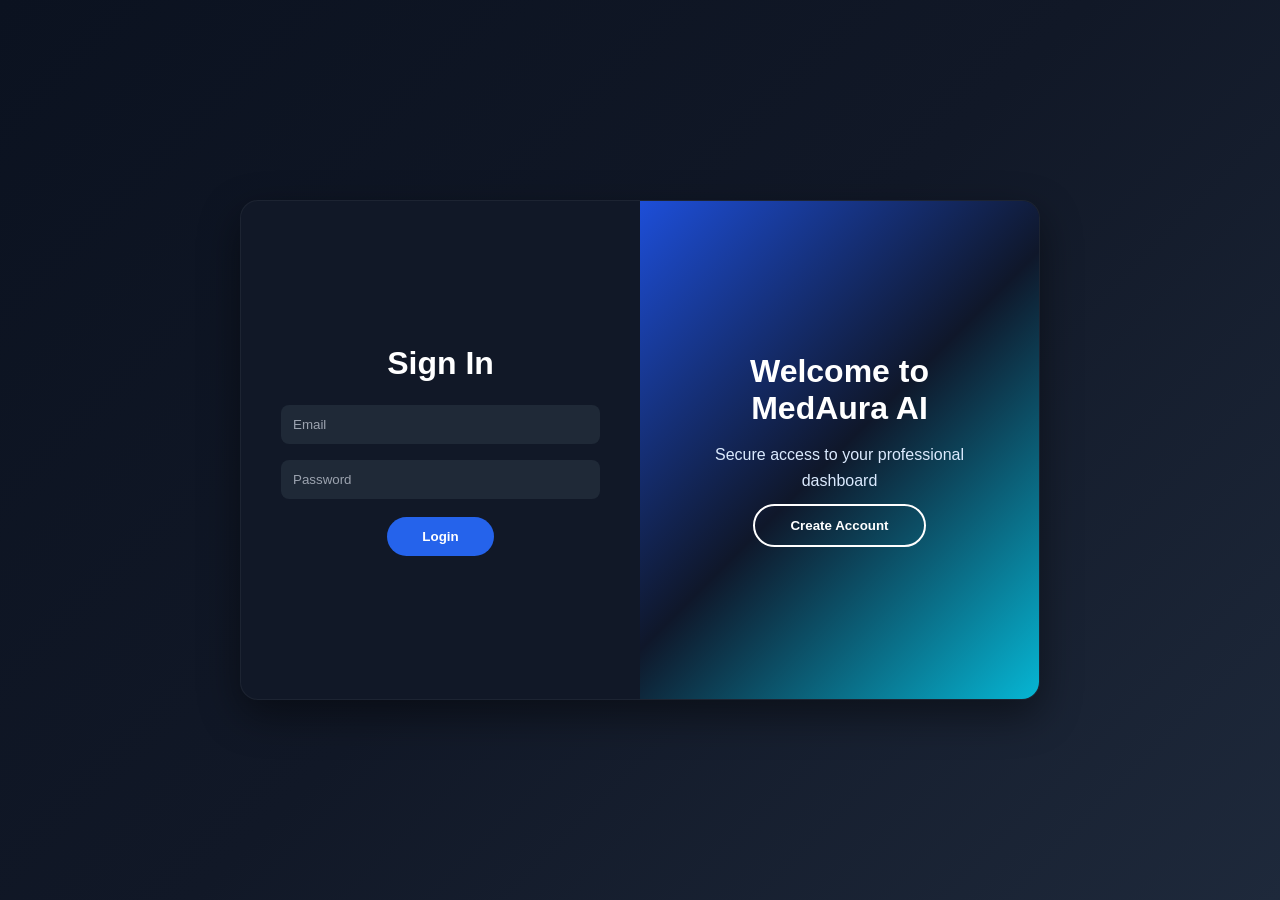
==== index.html @ a8228f3e "Add files via upload" ====
<!DOCTYPE html>
<html lang="en">
<head>
    <meta charset="UTF-8">
    <meta http-equiv="refresh" content="0; url=login.html">
    <title>MedAura AI</title>
</head>
<body>
    <script>window.location.href = "login.html";</script>
</body>
</html>
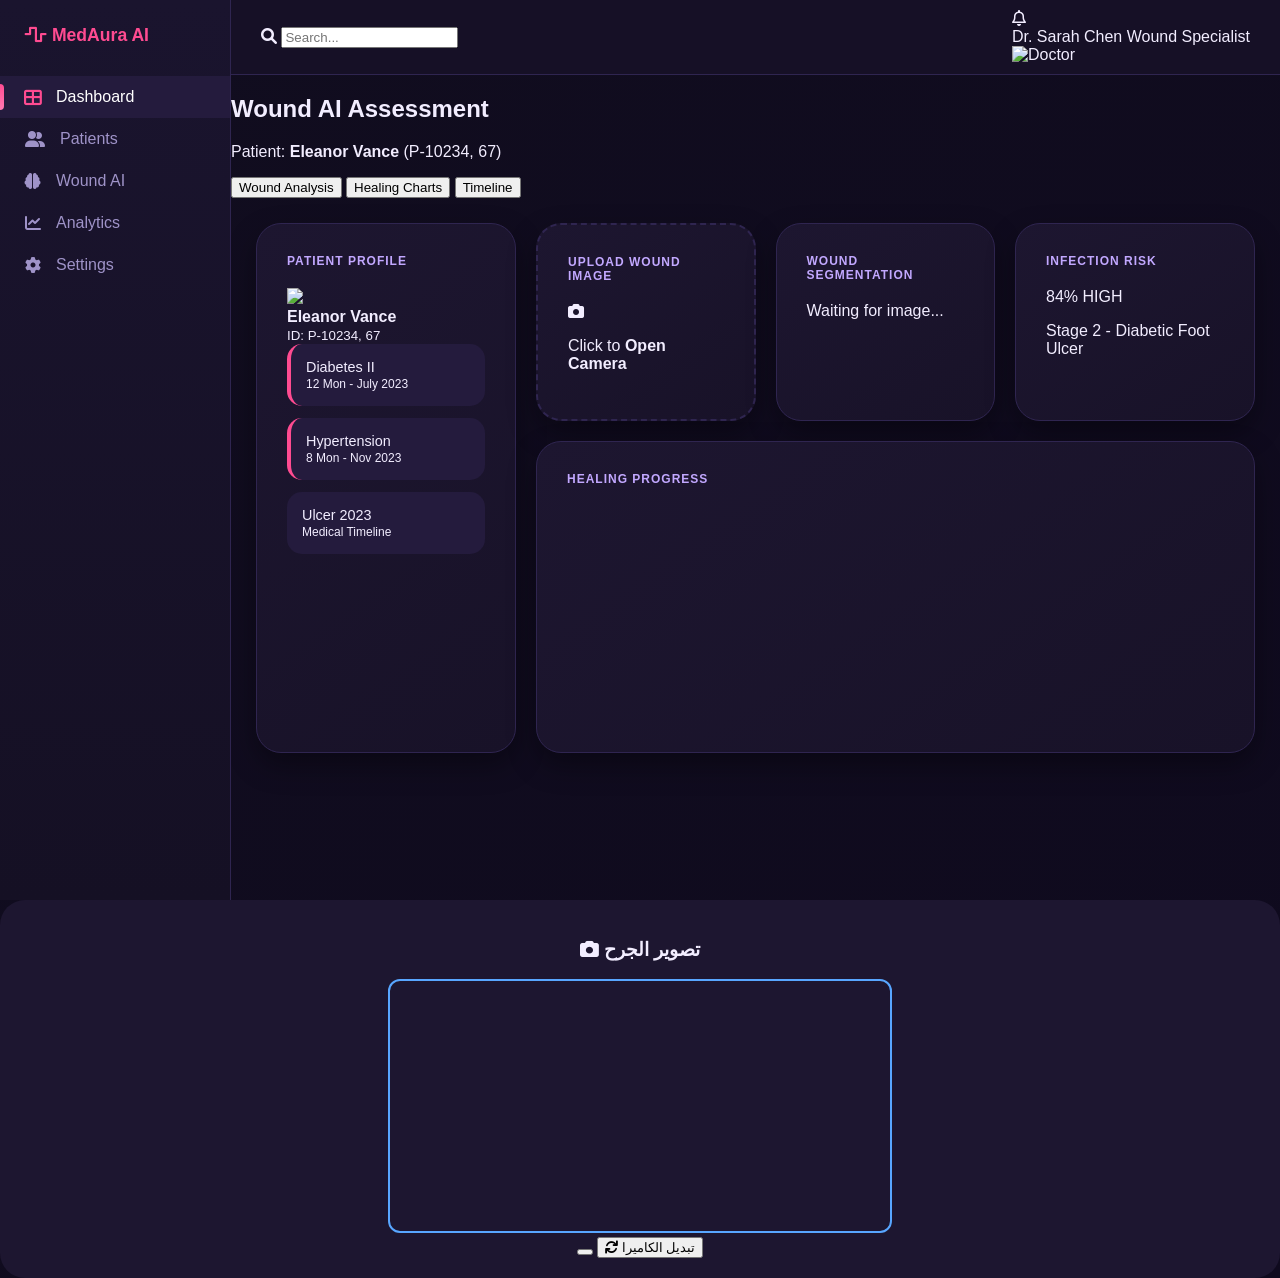
==== commit 702a284e: "Rename index1.html to index.html" ====
--- a/index.html
+++ b/index.html
@@ -2,10 +2,10 @@
 <html lang="en">
 <head>
     <meta charset="UTF-8">
-    <meta http-equiv="refresh" content="0; url=login.html">
+    <meta http-equiv="refresh" content="0; url=dashboard.html">
     <title>MedAura AI</title>
 </head>
 <body>
-    <script>window.location.href = "login.html";</script>
+    <script>window.location.href = "dashboard.html";</script>
 </body>
 </html>
